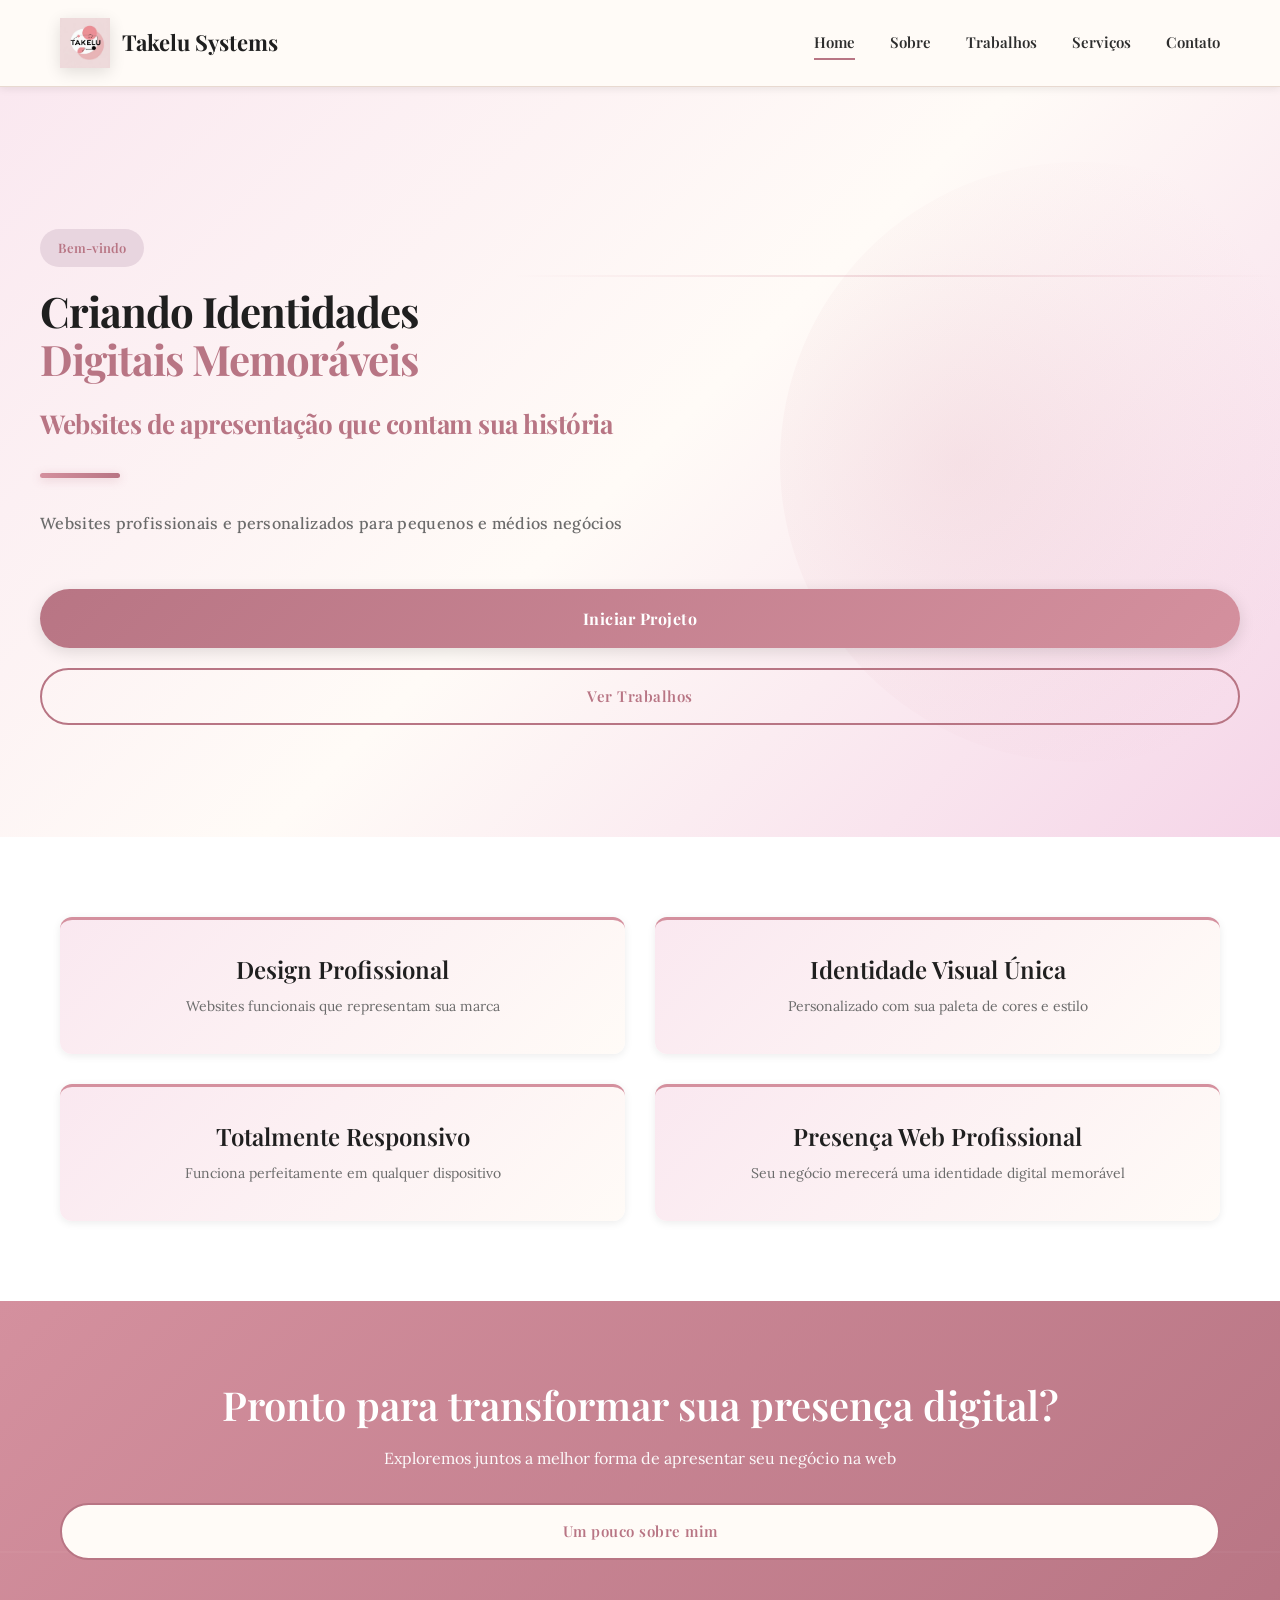
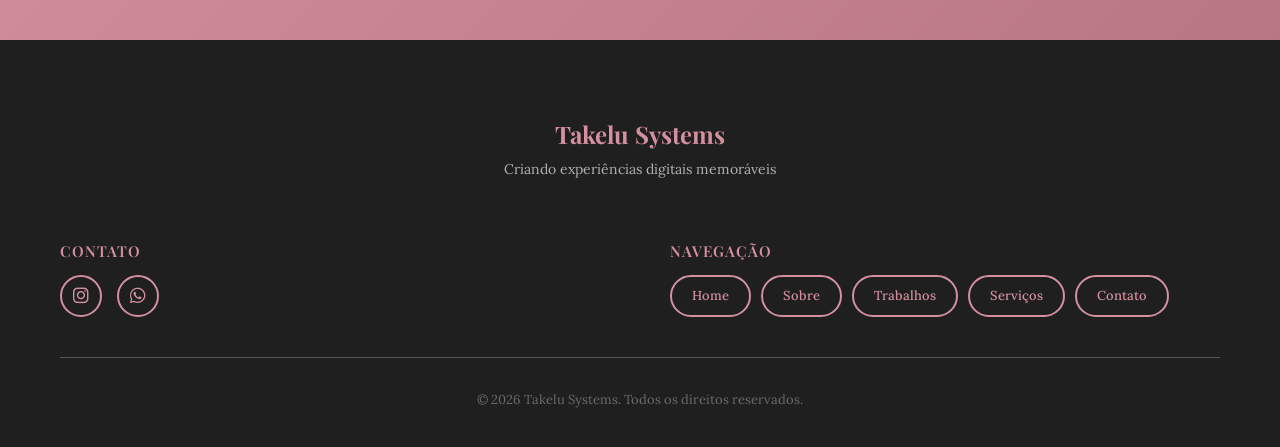
==== index.html @ 23b4e22c "CREATE:site" ====
<!DOCTYPE html>
<html lang="pt-BR">
<head>
    <meta charset="UTF-8">
    <meta name="viewport" content="width=device-width, initial-scale=1.0">
    <title>Takelu Systems - Design de Sites</title>
    <link rel="stylesheet" href="assets/css/style.css">
    <link href="https://cdnjs.cloudflare.com/ajax/libs/font-awesome/6.4.0/css/all.min.css" rel="stylesheet">
    <link href="https://fonts.googleapis.com/css2?family=Playfair+Display:wght@400;600;700&family=Lora:wght@400;500;600&display=swap" rel="stylesheet">
</head>
<body class="home-page">
    <!-- Navegação -->
    <nav class="navbar">
        <div class="container">
            <div class="nav-brand">
                <img src="assets/images/logo.png" alt="Logo Takelu Systems" class="logo-img">
                <span class="brand-text">Takelu Systems</span>
            </div>
            <div class="nav-toggle" id="navToggle">
                <span></span>
                <span></span>
                <span></span>
            </div>
            <ul class="nav-menu" id="navMenu">
                <li><a href="index.html" class="active">Home</a></li>
                <li><a href="sobre.html">Sobre</a></li>
                <li><a href="trabalhos.html">Trabalhos</a></li>
                <li><a href="servicos.html">Serviços</a></li>
                <li><a href="contato.html">Contato</a></li>
            </ul>
        </div>
    </nav>

    <!-- Hero Section -->
    <section class="hero">
        <div class="bg-accent">
            <div class="vine vine-1"></div>
        </div>

        <div class="container hero-content">
            <div class="hero-text">
                <div class="hero-badge">Bem-vindo</div>
                <h1 class="hero-title">Criando Identidades<br><span class="text-rose">Digitais Memoráveis</span></h1>
                <p class="hero-subtitle">Websites de apresentação que contam sua história</p>
                <div class="hero-divider"></div>
                <p class="hero-description">Websites profissionais e personalizados para pequenos e médios negócios</p>
                <div class="hero-buttons">
                    <a href="contato.html" class="btn btn-primary">Iniciar Projeto</a>
                    <a href="trabalhos.html" class="btn btn-secondary">Ver Trabalhos</a>
                </div>
            </div>
        </div>

        <div class="scroll-indicator">
            <i class="fas fa-chevron-down"></i>
        </div>
    </section>

    <!-- Destaques -->
    <section class="highlights">
        <div class="container">
            <div class="highlights-grid">
                <div class="highlight-card">
                    <h3>Design Profissional</h3>
                    <p>Websites funcionais que representam sua marca</p>
                </div>
                <div class="highlight-card">
                    <h3>Identidade Visual Única</h3>
                    <p>Personalizado com sua paleta de cores e estilo</p>
                </div>
                <div class="highlight-card">
                    <h3>Totalmente Responsivo</h3>
                    <p>Funciona perfeitamente em qualquer dispositivo</p>
                </div>
                <div class="highlight-card">
                    <h3>Presença Web Profissional</h3>
                    <p>Seu negócio merecerá uma identidade digital memorável</p>
                </div>
            </div>
        </div>
    </section>

    <!-- CTA Section -->
    <section class="cta-section">
        <div class="bg-cta">
            <div class="vine vine-2"></div>
        </div>
        <div class="container cta-content">
            <h2>Pronto para transformar sua presença digital?</h2>
            <p>Exploremos juntos a melhor forma de apresentar seu negócio na web</p>
            <a href="sobre.html" class="btn btn-light">Um pouco sobre mim</a>
        </div>
    </section>

    <!-- Footer -->
    <footer class="footer">
        <div class="bg-footer">
        </div>
        <div class="container">
            <!-- Marca no Topo -->
            <div class="footer-header">
                <div class="footer-brand">
                    <h3>Takelu Systems</h3>
                    <p>Criando experiências digitais memoráveis</p>
                </div>
            </div>

            <!-- Navegação e Contato -->
            <div class="footer-wrapper">
                <div class="footer-section">
                    <h4>Contato</h4>
                    <div class="footer-content">
                        <div class="social-links">
                            <a href="https://instagram.com/takelusystems" target="_blank"><i class="fab fa-instagram"></i></a>
                            <a href="https://wa.me/5511951760383" target="_blank"><i class="fab fa-whatsapp"></i></a>
                        </div>
                    </div>
                </div>
                <div class="footer-section">
                    <h4>Navegação</h4>
                    <div class="footer-content">
                        <ul class="footer-links-list">
                            <li><a href="index.html">Home</a></li>
                            <li><a href="sobre.html">Sobre</a></li>
                            <li><a href="trabalhos.html">Trabalhos</a></li>
                            <li><a href="servicos.html">Serviços</a></li>
                            <li><a href="contato.html">Contato</a></li>
                        </ul>
                    </div>
                </div>
            </div>

            <div class="footer-bottom">
                <p>&copy; 2026 Takelu Systems. Todos os direitos reservados.</p>
            </div>
        </div>
    </footer>

    <script src="assets/js/script.js"></script>
</body>
</html>
---- assets/css/style.css ----
/* ===== FONTES ===== */
@import url('https://fonts.googleapis.com/css2?family=Playfair+Display:wght@400;600;700&family=Lora:wght@400;500;600&display=swap');

/* ===== PALETA DE CORES - ROSA, PRETO E BRANCO ===== */
:root {
    /* Cores Principais */
    --primary-rose: #D4909E;
    --primary-rose-dark: #B87584;
    --primary-rose-accent: #E0ACBE;
    --primary-black: #1F1F1F;
    --primary-white: #FFFFFF;
    --primary-cream: #FFFBF7;
    
    /* Tons Pastéis */
    --pastel-rose-light: #E8D5DF;
    --pastel-rose-very-light: #F2E5EB;
    --pastel-tan: #E8D9D0;
    --pastel-beige: #F0E8DD;
    
    /* Neutros */
    --text-dark: #2D2D2D;
    --text-gray: #6B6B6B;
    --text-light: #8B8B8B;
    --border-light: #E8D9D0;
    
    /* Sombras */
    --shadow-sm: 0 2px 8px rgba(0, 0, 0, 0.08);
    --shadow-md: 0 4px 16px rgba(0, 0, 0, 0.12);
    --shadow-lg: 0 8px 24px rgba(0, 0, 0, 0.15);
}

/* ===== RESET ===== */
* {
    margin: 0;
    padding: 0;
    box-sizing: border-box;
}

html {
    scroll-behavior: smooth;
}

body {
    font-family: 'Lora', serif;
    line-height: 1.7;
    color: var(--text-dark);
    background-color: var(--primary-cream);
    overflow-x: hidden;
}

.container {
    max-width: 1200px;
    margin: 0 auto;
    padding: 0 20px;
}

/* ===== TIPOGRAFIA ===== */
h1, h2, h3, h4 {
    font-family: 'Playfair Display', serif;
    font-weight: 600;
    color: var(--primary-black);
    line-height: 1.2;
}

h1 { font-size: 52px; }
h2 { font-size: 42px; }
h3 { font-size: 24px; }
h4 { font-size: 18px; }

p {
    color: var(--text-gray);
    line-height: 1.8;
}

/* ===== LINKS E BOTÕES ===== */
a {
    color: var(--primary-rose-dark);
    text-decoration: none;
    transition: color 0.3s ease;
}

a:hover {
    color: var(--primary-rose-dark);
}

.btn {
    display: inline-block;
    padding: 14px 32px;
    border-radius: 50px;
    font-family: 'Playfair Display', serif;
    font-weight: 600;
    font-size: 15px;
    transition: all 0.3s ease;
    border: none;
    cursor: pointer;
    letter-spacing: 0.5px;
}

.btn-primary {
    background: linear-gradient(135deg, var(--primary-rose-dark), var(--primary-rose));
    padding: 16px 40px;
    font-size: 16px;
    font-weight: 700;
    color: white;
    box-shadow: var(--shadow-md);
    letter-spacing: 0.5px;
}

.btn-primary:hover {
    background: linear-gradient(135deg, var(--primary-rose), var(--primary-black));
    transform: translateY(-3px);
    box-shadow: var(--shadow-lg);
}

.btn-secondary {
    background-color: transparent;
    color: var(--primary-rose-dark);
    border: 2px solid var(--primary-rose-dark);
}

.btn-secondary:hover {
    background-color: var(--primary-rose-dark);
    color: white;
    transform: translateY(-3px);
}

.btn-light {
    background-color: var(--primary-cream);
    color: var(--primary-rose-dark);
    border: 2px solid var(--primary-rose-dark);
}

.btn-light:hover {
    background-color: var(--primary-rose-dark);
    color: var(--primary-cream);
}

/* ===== NAVBAR ===== */
.navbar {
    background-color: var(--primary-cream);
    padding: 18px 0;
    position: sticky;
    top: 0;
    z-index: 1000;
    box-shadow: var(--shadow-sm);
    border-bottom: 1px solid var(--border-light);
}

.navbar .container {
    display: flex;
    justify-content: space-between;
    align-items: center;
}

.nav-brand {
    display: flex;
    align-items: center;
    gap: 12px;
    font-family: 'Playfair Display', serif;
    font-size: 22px;
    font-weight: 700;
    color: var(--primary-black);
}

.logo-img {
    width: 50px;
    height: 50px;
    border-radius: 0;
    object-fit: cover;
    border: none;
    box-shadow: var(--shadow-md);
}

.brand-text {
    color: var(--primary-black);
    font-weight: 700;
}

.nav-menu {
    display: flex;
    list-style: none;
    gap: 35px;
}

.nav-menu a {
    font-family: 'Playfair Display', serif;
    font-weight: 600;
    color: var(--text-dark);
    position: relative;
    font-size: 15px;
}

.nav-menu a::after {
    content: '';
    position: absolute;
    bottom: -8px;
    left: 0;
    width: 0;
    height: 2px;
    background: var(--primary-rose-dark);
    transition: width 0.3s ease;
}

.nav-menu a:hover::after,
.nav-menu a.active::after {
    width: 100%;
}

.nav-toggle {
    display: none;
    flex-direction: column;
    gap: 6px;
    cursor: pointer;
}

.nav-toggle span {
    width: 25px;
    height: 3px;
    background-color: var(--primary-black);
    border-radius: 2px;
    transition: all 0.3s ease;
}

/* ===== HERO SECTION ===== */
.hero {
    padding: 80px 0;
    background: linear-gradient(135deg, #FAE8F0 0%, var(--primary-cream) 50%, #F5D5E8 100%);
    position: relative;
    overflow: hidden;
    min-height: 750px;
    display: flex;
    align-items: center;
    justify-content: center;
}

.hero::after {
    content: '';
    position: absolute;
    right: -100px;
    top: 50%;
    transform: translateY(-50%);
    width: 600px;
    height: 600px;
    background: radial-gradient(circle at 30% 50%, rgba(212, 144, 158, 0.15) 0%, rgba(212, 144, 158, 0.05) 40%, transparent 70%);
    border-radius: 50%;
    z-index: 0;
}

.bg-accent {
    position: absolute;
    width: 100%;
    height: 100%;
    top: 0;
    left: 0;
    z-index: 0;
}

.leaf, .flower {
    position: absolute;
    font-size: 80px;
    opacity: 0.4;
    animation: float 6s ease-in-out infinite;
}

.leaf-1 { top: 10%; right: 5%; animation-delay: 0s; }
.leaf-2 { bottom: 15%; left: 10%; font-size: 60px; animation-delay: 1s; }
.leaf-3 { top: 40%; right: 3%; font-size: 50px; animation-delay: 2s; }
.flower-1 { top: 20%; left: 8%; animation-delay: 0.5s; }
.flower-2 { bottom: 10%; right: 15%; font-size: 70px; animation-delay: 1.5s; }

@keyframes float {
    0%, 100% { transform: translateY(0px) rotate(0deg); }
    50% { transform: translateY(-20px) rotate(5deg); }
}

.vine {
    position: absolute;
    width: 100%;
    height: 2px;
    background: linear-gradient(90deg, transparent, var(--primary-rose), transparent);
    opacity: 0.3;
}

.vine-1 { top: 25%; width: 60%; right: 0; }

.hero .container {
    display: grid;
    grid-template-columns: 45% 55%;
    gap: 80px;
    align-items: center;
    position: relative;
    z-index: 1;
    max-width: 1400px;
    margin: 0 auto;
    width: 100%;
    padding: 0 40px;
}

.hero-text {
    animation: slideInLeft 0.8s ease;
}

.hero-badge {
    display: inline-block;
    background: var(--pastel-rose-light);
    color: var(--primary-rose-dark);
    padding: 8px 18px;
    border-radius: 25px;
    font-family: 'Playfair Display', serif;
    font-weight: 600;
    font-size: 13px;
    margin-bottom: 20px;
}

.hero-title {
    font-size: 68px;
    line-height: 1.15;
    margin-bottom: 18px;
    font-weight: 700;
    letter-spacing: -1px;
    color: var(--primary-black);
}

.text-rose {
    color: var(--primary-rose-dark);
}

.hero-subtitle {
    font-family: 'Playfair Display', serif;
    font-size: 26px;
    color: var(--primary-rose-dark);
    font-weight: 700;
    margin-bottom: 25px;
    letter-spacing: -0.5px;
}

.hero-divider {
    width: 80px;
    height: 5px;
    background: linear-gradient(90deg, var(--primary-rose), var(--primary-rose-dark));
    margin: 25px 0 30px 0;
    border-radius: 3px;
    box-shadow: 0 2px 10px rgba(184, 117, 132, 0.3);
}

.hero-description {
    font-size: 16px;
    color: var(--text-gray);
    margin-bottom: 50px;
    line-height: 1.9;
    font-weight: 500;
    letter-spacing: 0.3px;
}

.hero-buttons {
    display: flex;
    gap: 20px;
    flex-wrap: wrap;
}

.hero-visual {
    position: relative;
    text-align: center;
    animation: slideInRight 0.8s ease;
    height: 550px;
    display: flex;
    align-items: center;
    justify-content: center;
    perspective: 1000px;
}

.hero-plant-container {
    position: relative;
    width: 100%;
    height: 100%;
    display: flex;
    align-items: center;
    justify-content: center;
    animation: scaleInGentle 0.8s ease 0.2s both;
}

@keyframes scaleInGentle {
    from {
        opacity: 0;
        transform: scale(0.9) rotateY(10deg);
    }
    to {
        opacity: 1;
        transform: scale(1) rotateY(0deg);
    }
}

.plant-large {
    font-size: 200px;
    position: absolute;
    top: 0;
    right: 20%;
    opacity: 0.9;
    filter: drop-shadow(0 10px 20px rgba(0, 0, 0, 0.1));
}

.plant-medium {
    font-size: 100px;
    position: absolute;
    bottom: 80px;
    left: 10%;
    opacity: 0.7;
}

.plant-small {
    font-size: 70px;
    position: absolute;
    bottom: 20%;
    right: 5%;
    opacity: 0.6;
}

.scroll-indicator {
    position: absolute;
    bottom: 30px;
    left: 50%;
    transform: translateX(-50%);
    font-size: 24px;
    color: var(--primary-rose-dark);
    animation: bounce 2s infinite;
    z-index: 10;
}

@keyframes bounce {
    0%, 100% { transform: translateX(-50%) translateY(0); }
    50% { transform: translateX(-50%) translateY(-15px); }
}

@keyframes slideInLeft {
    from {
        opacity: 0;
        transform: translateX(-50px);
    }
    to {
        opacity: 1;
        transform: translateX(0);
    }
}

@keyframes slideInRight {
    from {
        opacity: 0;
        transform: translateX(50px);
    }
    to {
        opacity: 1;
        transform: translateX(0);
    }
}

/* ===== HIGHLIGHTS SECTION ===== */
.highlights {
    padding: 80px 0;
    background-color: white;
}

.highlights-grid {
    display: grid;
    grid-template-columns: repeat(auto-fit, minmax(250px, 1fr));
    gap: 30px;
}

.highlight-card {
    background: linear-gradient(135deg, #FAE8F0, #FFFBF7);
    padding: 35px;
    border-radius: 12px;
    text-align: center;
    box-shadow: var(--shadow-sm);
    transition: all 0.3s ease;
    border-top: 3px solid var(--primary-rose);
}

.highlight-card:hover {
    transform: translateY(-8px);
    box-shadow: var(--shadow-md);
}

.highlight-icon {
    font-size: 50px;
    margin-bottom: 15px;
}

.highlight-card h3 {
    margin-bottom: 10px;
}

.highlight-card p {
    font-size: 14px;
    color: var(--text-gray);
    margin: 0;
}

/* ===== PAGE HEADER ===== */
.page-header {
    padding: 80px 0;
    background: linear-gradient(135deg, #FAE8F0 0%, var(--primary-cream) 50%, #F5D5E8 100%);
    position: relative;
    overflow: hidden;
    text-align: center;
}

.header-bg {
    position: absolute;
    width: 100%;
    height: 100%;
    top: 0;
    left: 0;
    z-index: 0;
}

.flower-header-1 { top: 10%; right: 5%; font-size: 100px; opacity: 0.3; }
.flower-header-2 { bottom: 10%; left: 5%; font-size: 90px; opacity: 0.3; }
.leaf-header-1 { top: 50%; right: 10%; font-size: 80px; opacity: 0.2; }
.vine-page { position: absolute; top: 30%; width: 80%; left: 10%; }

.page-header h1 {
    position: relative;
    z-index: 1;
    font-size: 52px;
    margin-bottom: 15px;
}

.page-header p {
    position: relative;
    z-index: 1;
    font-size: 18px;
    color: var(--primary-rose-dark);
}

/* ===== ABOUT SECTION ===== */
.about-section {
    padding: 80px 0;
    background-color: white;
}

.about-grid {
    display: grid;
    grid-template-columns: 1fr 1fr;
    gap: 60px;
    align-items: start;
}

.about-content h2 {
    font-size: 42px;
    margin-bottom: 10px;
}

.slogan {
    font-family: 'Playfair Display', serif;
    font-size: 20px;
    color: var(--primary-rose-dark);
    font-style: italic;
    font-weight: 600;
    margin-bottom: 25px;
}

.divider {
    width: 60px;
    height: 3px;
    background: linear-gradient(90deg, var(--primary-rose), var(--primary-rose-dark));
    margin: 25px 0;
    border-radius: 2px;
}

.about-content h3 {
    font-size: 24px;
    margin-top: 40px;
    margin-bottom: 20px;
}

.about-content p {
    margin-bottom: 18px;
}

.about-visual {
    display: grid;
    grid-template-columns: 1fr;
    gap: 20px;
}

.about-card {
    background: linear-gradient(135deg, var(--pastel-rose-light), var(--pastel-beige));
    padding: 30px;
    border-radius: 12px;
    border-left: 5px solid var(--primary-rose);
    transition: all 0.3s ease;
}

.about-card:hover {
    transform: translateX(15px);
    box-shadow: var(--shadow-md);
}

.card-icon {
    font-size: 45px;
    margin-bottom: 15px;
}

.about-card h4 {
    margin-bottom: 10px;
}

.about-card p {
    font-size: 14px;
    margin: 0;
}

/* ===== VALUES SECTION ===== */
.values-section {
    padding: 80px 0;
    background: linear-gradient(135deg, var(--pastel-rose-light), var(--primary-cream));
    position: relative;
    overflow: hidden;
}

.bg-values {
    position: absolute;
    width: 100%;
    height: 100%;
}

.flower-values-1 { position: absolute; top: 10%; right: 10%; font-size: 120px; opacity: 0.2; }
.flower-values-2 { position: absolute; bottom: 15%; left: 5%; font-size: 100px; opacity: 0.2; }

.values-section h2 {
    text-align: center;
    margin-bottom: 60px;
    position: relative;
    z-index: 1;
}

.values-grid {
    display: grid;
    grid-template-columns: repeat(auto-fit, minmax(300px, 1fr));
    gap: 30px;
    position: relative;
    z-index: 1;
}

.value-card {
    background-color: white;
    padding: 40px;
    border-radius: 12px;
    box-shadow: var(--shadow-sm);
    text-align: center;
    transition: all 0.3s ease;
    border-bottom: 4px solid var(--primary-rose);
}

.value-card:hover {
    transform: translateY(-10px);
    box-shadow: var(--shadow-md);
}

.value-number {
    font-family: 'Playfair Display', serif;
    font-size: 48px;
    color: var(--primary-rose-dark);
    font-weight: 700;
    margin-bottom: 15px;
}

.value-card h3 {
    margin-bottom: 15px;
}

.value-card p {
    font-size: 14px;
    color: var(--text-gray);
    margin: 0;
}

/* ===== TRABALHOS SECTION ===== */
.trabalhos-section {
    padding: 80px 0;
    background-color: var(--primary-cream);
}

.filtro-trabalhos {
    display: flex;
    justify-content: center;
    gap: 12px;
    margin-bottom: 50px;
    flex-wrap: wrap;
}

.filtro-btn {
    padding: 12px 28px;
    border: 2px solid var(--primary-rose);
    background-color: transparent;
    color: var(--primary-rose-dark);
    border-radius: 25px;
    cursor: pointer;
    font-family: 'Playfair Display', serif;
    font-weight: 600;
    transition: all 0.3s ease;
}

.filtro-btn:hover,
.filtro-btn.active {
    background: linear-gradient(135deg, var(--primary-rose), var(--primary-rose-dark));
    color: white;
    border-color: var(--primary-rose-dark);
}

.trabalhos-grid {
    display: grid;
    grid-template-columns: repeat(auto-fill, minmax(320px, 1fr));
    gap: 30px;
}

.trabalho-card {
    background-color: white;
    border-radius: 12px;
    overflow: hidden;
    box-shadow: var(--shadow-sm);
    transition: all 0.3s ease;
    border-top: 4px solid var(--primary-rose);
}

.trabalho-card:hover {
    transform: translateY(-12px);
    box-shadow: var(--shadow-lg);
}

.trabalho-image {
    position: relative;
    overflow: hidden;
    height: 250px;
}

.trabalho-image img {
    width: 100%;
    height: 100%;
    object-fit: cover;
    transition: transform 0.3s ease;
}

.trabalho-card:hover .trabalho-image img {
    transform: scale(1.08);
}

.trabalho-overlay {
    position: absolute;
    top: 0;
    left: 0;
    right: 0;
    bottom: 0;
    background: rgba(232, 168, 200, 0.95);
    display: flex;
    align-items: center;
    justify-content: center;
    opacity: 0;
    transition: opacity 0.3s ease;
}

.trabalho-card:hover .trabalho-overlay {
    opacity: 1;
}

.btn-view {
    background-color: var(--primary-cream);
    color: var(--primary-rose-dark);
    padding: 12px 28px;
    border-radius: 25px;
    font-family: 'Playfair Display', serif;
    font-weight: 600;
    display: inline-block;
    transition: all 0.3s ease;
}

.btn-view:hover {
    background-color: white;
    color: var(--primary-rose-dark);
}

.trabalho-info {
    padding: 28px;
}

.trabalho-info h3 {
    font-size: 20px;
    margin-bottom: 12px;
}

.trabalho-info p {
    font-size: 14px;
    line-height: 1.6;
    margin-bottom: 18px;
    color: var(--text-gray);
}

.trabalho-tags {
    display: flex;
    gap: 10px;
    flex-wrap: wrap;
}

.tag {
    display: inline-block;
    background-color: var(--pastel-rose-light);
    color: var(--primary-rose-dark);
    padding: 6px 14px;
    border-radius: 15px;
    font-size: 12px;
    font-weight: 600;
}

.trabalho-card.hidden {
    display: none;
}

/* ===== SERVIÇOS SECTION ===== */
.servicos-section {
    padding: 80px 0;
    background-color: white;
}

.servicos-section .container {
    display: grid;
    grid-template-columns: repeat(auto-fit, minmax(320px, 1fr));
    gap: 40px;
}

.servico-card {
    background: linear-gradient(135deg, var(--pastel-rose-light), var(--pastel-beige));
    padding: 40px;
    border-radius: 12px;
    box-shadow: var(--shadow-sm);
    transition: all 0.3s ease;
    border-top: 5px solid var(--primary-rose);
}

.servico-card:hover {
    transform: translateY(-8px);
    box-shadow: var(--shadow-md);
}

.servico-header {
    display: flex;
    align-items: center;
    gap: 18px;
    margin-bottom: 25px;
}

.servico-header i {
    font-size: 40px;
    color: var(--primary-rose-dark);
}

.servico-header h2 {
    margin: 0;
    font-size: 24px;
}

.servico-body p {
    margin-bottom: 20px;
    font-size: 14px;
}

.paletas-principal {
    background: linear-gradient(135deg, rgba(232, 155, 183, 0.08), rgba(31, 31, 31, 0.04));
    border: 2px solid var(--pastel-rose-light);
    margin-bottom: 40px;
}

.paletas {
    display: grid;
    grid-template-columns: repeat(4, 1fr);
    gap: 30px;
}

.paleta {
    display: flex;
    flex-direction: column;
    gap: 8px;
}

.paleta-card {
    background: white;
    padding: 25px;
    border-radius: 12px;
    box-shadow: var(--shadow-md);
    text-align: center;
    transition: transform 0.3s ease, box-shadow 0.3s ease;
}

.paleta-card:hover {
    transform: translateY(-8px);
    box-shadow: 0 12px 24px rgba(232, 168, 200, 0.2);
}

.paleta-preview {
    display: grid;
    grid-template-columns: repeat(2, 1fr);
    gap: 8px;
    margin-bottom: 15px;
}

.paleta-preview .cor {
    height: 50px;
    border-radius: 8px;
    box-shadow: var(--shadow-sm);
    border: 1px solid var(--border-light);
}

.paleta-card h3 {
    font-size: 18px;
    color: var(--primary-rose);
    margin: 15px 0 10px 0;
    font-family: 'Playfair Display', serif;
}

.paleta-desc {
    font-size: 13px;
    color: var(--text-gray);
    line-height: 1.6;
    margin: 0;
}

.cor {
    height: 45px;
    border-radius: 8px;
    box-shadow: var(--shadow-sm);
    border: 1px solid var(--border-light);
}

.rose-primary { background-color: var(--primary-rose); }
.rose-dark { background-color: var(--primary-black); }
.rose-accent { background-color: var(--primary-rose-accent); }
.rose-light { background-color: var(--primary-cream); }

.forest-dark { background-color: var(--primary-black); }
.forest-green { background-color: var(--primary-rose); }
.forest-light { background-color: #FAE8F0; }
.forest-beige { background-color: #E8D9CC; }

.earthy-brown { background-color: #C8A894; }
.earthy-green { background-color: var(--primary-rose-accent); }
.earthy-tan { background-color: #D8C4B0; }
.earthy-cream { background-color: #EBE0D0; }

.luxury-dark { background-color: var(--primary-black); }
.luxury-gold { background-color: var(--primary-rose); }
.luxury-light { background-color: #E8D8C8; }
.luxury-cream { background-color: #F5EDE0; }

.paleta p {
    font-size: 12px;
    font-weight: 600;
    color: var(--text-gray);
    text-align: center;
    margin: 0;
}

.estilos-list,
.funcionalidades-list,
.diferenciais-list {
    list-style: none;
}

.estilos-list li,
.funcionalidades-list li,
.diferenciais-list li {
    padding: 12px 0;
    color: var(--text-gray);
    display: flex;
    align-items: center;
    gap: 12px;
    font-size: 14px;
    border-bottom: 1px solid rgba(232, 168, 200, 0.2);
}

.estilos-list li:last-child,
.funcionalidades-list li:last-child,
.diferenciais-list li:last-child {
    border-bottom: none;
}

.estilos-list li i,
.funcionalidades-list li i,
.diferenciais-list li i {
    color: var(--primary-rose-dark);
    font-weight: bold;
}

/* ===== CONFIGURADOR ===== */
.configurador-section {
    padding: 80px 0;
    background: linear-gradient(135deg, #FAE8F0, var(--primary-cream));
    position: relative;
    overflow: hidden;
}

.bg-config {
    position: absolute;
    width: 100%;
    height: 100%;
}

.flower-config-1 { position: absolute; top: 10%; right: 5%; font-size: 100px; opacity: 0.2; }
.flower-config-2 { position: absolute; bottom: 20%; left: 10%; font-size: 90px; opacity: 0.2; }

.configurador {
    background-color: white;
    padding: 50px;
    border-radius: 16px;
    box-shadow: var(--shadow-md);
    position: relative;
    z-index: 1;
}

.configurador h2 {
    text-align: center;
    margin-bottom: 15px;
}

.configurador > p {
    text-align: center;
    color: var(--text-gray);
    margin-bottom: 35px;
    font-size: 15px;
}

.config-options {
    display: grid;
    grid-template-columns: repeat(auto-fit, minmax(200px, 1fr));
    gap: 25px;
    margin-bottom: 35px;
}

.config-group {
    display: flex;
    flex-direction: column;
    gap: 10px;
}

.config-group label {
    font-family: 'Playfair Display', serif;
    font-weight: 600;
    color: var(--primary-black);
    font-size: 14px;
}

.config-group select {
    padding: 12px 15px;
    border: 2px solid var(--primary-rose);
    border-radius: 8px;
    background-color: white;
    color: var(--text-dark);
    font-size: 14px;
    font-family: 'Lora', serif;
    cursor: pointer;
    transition: all 0.3s ease;
}

.config-group select:hover {
    border-color: var(--primary-rose-dark);
}

.config-group select:focus {
    outline: none;
    border-color: var(--primary-rose-dark);
    box-shadow: 0 0 0 3px rgba(217, 123, 169, 0.15);
}

.preview-box {
    background-color: white;
    border-radius: 12px;
    overflow: hidden;
    box-shadow: var(--shadow-md);
    border: 1px solid var(--border-light);
}

.preview-header {
    padding: 20px;
    background: linear-gradient(135deg, var(--primary-rose), var(--primary-rose-dark));
    color: white;
    font-weight: 600;
    font-family: 'Playfair Display', serif;
}

.preview-content {
    padding: 50px 30px;
    text-align: center;
    min-height: 250px;
    display: flex;
    align-items: center;
    justify-content: center;
    transition: all 0.3s ease;
}

/* ===== CONTATO SECTION ===== */
.contato-section {
    padding: 80px 0;
    background-color: white;
}

.contato-grid {
    display: grid;
    grid-template-columns: 1.1fr 0.9fr;
    gap: 50px;
    align-items: start;
}

.contato-info h2 {
    margin-bottom: 10px;
}

.contato-info .subtitle {
    font-size: 16px;
    color: var(--text-gray);
    margin-bottom: 40px;
}

.info-card {
    background: linear-gradient(135deg, var(--pastel-rose-light), var(--pastel-beige));
    padding: 30px;
    border-radius: 12px;
    margin-bottom: 25px;
    border-left: 5px solid var(--primary-rose);
    transition: all 0.3s ease;
}

.info-card:hover {
    transform: translateX(10px);
    box-shadow: var(--shadow-md);
}

.info-card i {
    font-size: 40px;
    color: var(--primary-rose-dark);
    margin-bottom: 15px;
}

.info-card h3 {
    margin-bottom: 10px;
    font-size: 18px;
}

.info-card p {
    margin-bottom: 10px;
}

.info-card a {
    font-weight: 600;
    color: var(--primary-rose-dark);
}

.info-note {
    display: block;
    font-size: 12px;
    color: var(--text-light);
    margin-top: 10px;
}

.contact-hours {
    background: linear-gradient(135deg, #FAE8F0, var(--pastel-beige));
    padding: 30px;
    border-radius: 12px;
    border-top: 5px solid var(--primary-rose);
}

.contact-hours h4 {
    margin-bottom: 15px;
}

.contact-hours p {
    margin-bottom: 8px;
    font-size: 14px;
}

.contato-form {
    background: linear-gradient(135deg, var(--pastel-rose-light), var(--pastel-beige));
    padding: 35px;
    border-radius: 12px;
    height: fit-content;
    position: sticky;
    top: 20px;
}

.contato-form h2 {
    margin-bottom: 25px;
    font-size: 24px;
}

.form-group {
    margin-bottom: 18px;
}

.form-group label {
    display: block;
    margin-bottom: 8px;
    font-family: 'Playfair Display', serif;
    font-weight: 600;
    color: var(--primary-black);
    font-size: 14px;
}

.contato-form input,
.contato-form select,
.contato-form textarea {
    width: 100%;
    padding: 10px 12px;
    border: 2px solid var(--border-light);
    border-radius: 8px;
    font-family: 'Lora', serif;
    font-size: 13px;
    color: var(--text-dark);
    background-color: white;
    transition: all 0.3s ease;
}

.contato-form input:focus,
.contato-form select:focus,
.contato-form textarea:focus {
    outline: none;
    border-color: var(--primary-rose-dark);
    box-shadow: 0 0 0 3px rgba(232, 168, 200, 0.15);
}

.contato-form textarea {
    resize: vertical;
    min-height: 100px;
}

.form-group.checkbox {
    display: flex;
    align-items: center;
    gap: 12px;
    margin-bottom: 20px;
}

.form-group.checkbox input {
    width: auto;
    margin: 0;
}

.form-group.checkbox label {
    margin: 0;
    font-size: 13px;
}

.contato-form button {
    width: 100%;
}

.form-note {
    font-size: 12px;
    color: var(--text-light);
    text-align: center;
    margin-top: 15px;
}

/* ===== WHY SECTION ===== */
.why-section {
    padding: 80px 0;
    background: linear-gradient(135deg, var(--pastel-rose-light), var(--primary-cream));
    position: relative;
    overflow: hidden;
}

.bg-why {
    position: absolute;
    width: 100%;
    height: 100%;
}

.flower-why-1 { position: absolute; top: 15%; right: 5%; font-size: 110px; opacity: 0.15; }
.flower-why-2 { position: absolute; bottom: 10%; left: 10%; font-size: 100px; opacity: 0.15; }

.why-section h2 {
    text-align: center;
    margin-bottom: 60px;
    position: relative;
    z-index: 1;
}

.why-grid {
    display: grid;
    grid-template-columns: repeat(auto-fit, minmax(300px, 1fr));
    gap: 30px;
    position: relative;
    z-index: 1;
}

.why-card {
    background-color: white;
    padding: 35px;
    border-radius: 12px;
    text-align: center;
    box-shadow: var(--shadow-sm);
    transition: all 0.3s ease;
    border-bottom: 4px solid var(--primary-rose);
}

.why-card:hover {
    transform: translateY(-10px);
    box-shadow: var(--shadow-md);
}

.why-icon {
    font-size: 50px;
    margin-bottom: 20px;
}

.why-card h3 {
    margin-bottom: 15px;
}

.why-card p {
    font-size: 14px;
    color: var(--text-gray);
    margin: 0;
}

/* ===== CTA SECTION ===== */
.cta-section {
    padding: 80px 0;
    background: linear-gradient(135deg, var(--primary-rose), var(--primary-rose-dark));
    position: relative;
    overflow: hidden;
    text-align: center;
}

.bg-cta {
    position: absolute;
    width: 100%;
    height: 100%;
}

.flower-3 { position: absolute; top: 10%; right: 10%; font-size: 100px; opacity: 0.2; }
.flower-4 { position: absolute; bottom: 15%; left: 10%; font-size: 90px; opacity: 0.2; }
.vine-2 { position: absolute; top: 50%; width: 100%; height: 2px; background: rgba(255, 255, 255, 0.1); }

.cta-content {
    position: relative;
    z-index: 1;
}

.cta-section h2 {
    color: white;
    margin-bottom: 15px;
    font-size: 40px;
}

.cta-section p {
    color: rgba(255, 255, 255, 0.95);
    margin-bottom: 30px;
    font-size: 16px;
}

/* ===== FOOTER ===== */
.footer {
    background-color: var(--primary-black);
    color: white;
    padding: 60px 0 20px;
    position: relative;
    overflow: hidden;
}

.bg-footer {
    position: absolute;
    width: 100%;
    height: 100%;
    top: 0;
    left: 0;
}

.leaf-footer-1 { position: absolute; top: 10%; right: 5%; font-size: 80px; opacity: 0.08; }
.leaf-footer-2 { position: absolute; bottom: 10%; left: 10%; font-size: 70px; opacity: 0.08; }

.footer {
    background-color: var(--primary-black);
    color: white;
    padding: 80px 0 30px;
    position: relative;
    overflow: hidden;
}

.footer-header {
    text-align: center;
    margin-bottom: 60px;
    position: relative;
    z-index: 1;
}

.footer-header .footer-brand {
    display: inline-block;
}

.footer-brand h3 {
    font-size: 24px;
    margin-bottom: 8px;
    color: var(--primary-rose);
    font-weight: 700;
}

.footer-brand p {
    color: #b0b0b0;
    font-size: 14px;
    margin: 0;
}

.footer-wrapper {
    display: grid;
    grid-template-columns: 1fr 1fr;
    gap: 60px;
    margin-bottom: 40px;
    position: relative;
    z-index: 1;
}

.footer-section {
    display: flex;
    flex-direction: column;
    gap: 15px;
}

.footer-section h4 {
    font-size: 15px;
    margin: 0;
    color: var(--primary-rose);
    font-family: 'Playfair Display', serif;
    font-weight: 600;
    text-transform: uppercase;
    letter-spacing: 1px;
}

.footer-links h4,
.footer-social h4 {
    font-size: 15px;
    margin-bottom: 18px;
    color: var(--primary-rose);
    font-family: 'Playfair Display', serif;
    font-weight: 600;
    text-transform: uppercase;
    letter-spacing: 1px;
}

.footer-content {
    display: flex;
    flex-wrap: wrap;
    gap: 10px;
}

.footer-links-list {
    list-style: none;
    margin: 0;
    padding: 0;
    display: flex;
    flex-wrap: wrap;
    gap: 10px;
}

.footer-links-list li {
    margin-bottom: 0;
}

.footer-links-list a {
    display: inline-block;
    border: 2px solid var(--primary-rose);
    border-radius: 25px;
    color: var(--primary-rose);
    padding: 8px 20px;
    font-size: 13px;
    text-decoration: none;
    transition: all 0.3s ease;
    font-weight: 500;
}

.footer-links-list a:hover {
    background: var(--primary-rose);
    border-color: var(--primary-rose);
    transform: translateX(10px);
    box-shadow: 0 5px 15px rgba(212, 144, 158, 0.3);
    color: white;
}

.social-links {
    display: flex;
    gap: 15px;
}

.social-links a {
    width: 42px;
    height: 42px;
    border: 2px solid var(--primary-rose);
    border-radius: 50%;
    display: flex;
    align-items: center;
    justify-content: center;
    color: var(--primary-rose);
    transition: all 0.3s ease;
    font-size: 18px;
}

.social-links a:hover {
    background-color: var(--primary-rose);
    color: white;
    transform: translateX(10px);
    box-shadow: 0 5px 15px rgba(212, 144, 158, 0.3);
}

.footer-bottom {
    text-align: center;
    padding-top: 25px;
    border-top: 1px solid #555;
    color: #b0b0b0;
    position: relative;
    z-index: 1;
}

.footer-bottom p {
    margin: 5px 0;
    font-size: 13px;
}

.github-note {
    color: var(--primary-rose);
    font-weight: 600;
    margin-top: 10px !important;
}

/* ===== TRABALHOS - NOVOS ESTILOS ===== */
.work-type-card {
    background: linear-gradient(135deg, var(--pastel-rose-light), var(--primary-cream));
    padding: 40px;
    border-radius: 12px;
    margin-bottom: 30px;
    border-left: 5px solid var(--primary-rose);
    transition: all 0.3s ease;
}

.work-type-card:hover {
    transform: translateX(10px);
    box-shadow: var(--shadow-md);
}

.work-type-card h3 {
    margin-bottom: 15px;
    color: var(--primary-black);
}

.work-type-card p {
    line-height: 1.8;
    color: var(--text-gray);
    margin: 0;
}

.business-sectors {
    display: grid;
    grid-template-columns: repeat(auto-fit, minmax(250px, 1fr));
    gap: 20px;
    margin-bottom: 40px;
}

.sector-item {
    background-color: white;
    padding: 25px;
    border-radius: 12px;
    border-left: 4px solid var(--primary-rose);
    box-shadow: var(--shadow-sm);
    transition: all 0.3s ease;
}

.sector-item:hover {
    transform: translateY(-5px);
    box-shadow: var(--shadow-md);
}

.sector-item strong {
    display: block;
    color: var(--primary-rose-dark);
    font-size: 16px;
    margin-bottom: 10px;
    font-family: 'Playfair Display', serif;
}

.sector-item p {
    font-size: 14px;
    color: var(--text-gray);
    margin: 0;
    line-height: 1.6;
}

.process-container {
    display: grid;
    grid-template-columns: repeat(auto-fit, minmax(250px, 1fr));
    gap: 30px;
    margin-bottom: 40px;
}

.process-step {
    background-color: white;
    padding: 40px 30px;
    border-radius: 12px;
    text-align: center;
    box-shadow: var(--shadow-sm);
    transition: all 0.3s ease;
    border-top: 5px solid var(--primary-rose);
}

.process-step:hover {
    transform: translateY(-8px);
    box-shadow: var(--shadow-md);
}

.step-number {
    font-family: 'Playfair Display', serif;
    font-size: 48px;
    color: var(--primary-rose-dark);
    font-weight: 700;
    margin-bottom: 15px;
    display: block;
}

.process-step h4 {
    margin-bottom: 15px;
    color: var(--primary-black);
}

.process-step p {
    font-size: 14px;
    color: var(--text-gray);
    margin: 0;
    line-height: 1.6;
}

/* ===== VISUALIZADOR DE PALETAS ===== */
.palette-selector {
    display: flex;
    justify-content: center;
    gap: 12px;
    margin-bottom: 50px;
    flex-wrap: wrap;
    max-width: 100%;
}

.palette-btn {
    padding: 10px 18px;
    border: 2px solid var(--primary-rose);
    background-color: transparent;
    color: var(--primary-rose-dark);
    border-radius: 25px;
    cursor: pointer;
    font-family: 'Playfair Display', serif;
    font-weight: 600;
    transition: all 0.3s ease;
    font-size: 13px;
    white-space: nowrap;
}

.palette-btn:hover {
    background: var(--primary-rose);
    color: white;
    transform: translateY(-2px);
    box-shadow: var(--shadow-sm);
}

.palette-btn.active {
    background: linear-gradient(135deg, var(--primary-rose), var(--primary-rose-dark));
    color: white;
    border-color: var(--primary-rose-dark);
    box-shadow: var(--shadow-md);
}

.color-visualizer {
    background-color: white;
    border-radius: 16px;
    padding: 40px 30px;
    box-shadow: var(--shadow-md);
    margin-bottom: 40px;
}

.palette-display {
    display: grid;
    grid-template-columns: repeat(4, 1fr);
    gap: 12px;
    height: 280px;
    border-radius: 12px;
    overflow: hidden;
    margin-bottom: 45px;
    box-shadow: 0 8px 32px rgba(0, 0, 0, 0.12);
}

.palette-color-bar {
    cursor: pointer;
    transition: all 0.3s ease;
    position: relative;
    display: flex;
    align-items: center;
    justify-content: center;
}

.palette-color-bar:hover {
    filter: brightness(1.1);
    box-shadow: inset 0 0 20px rgba(0, 0, 0, 0.2);
}

.palette-color-bar::after {
    content: '';
    position: absolute;
    width: 100%;
    height: 100%;
    display: flex;
    align-items: center;
    justify-content: center;
    font-weight: 600;
    color: white;
    text-shadow: 0 2px 4px rgba(0, 0, 0, 0.3);
    font-size: 12px;
    opacity: 0;
    transition: opacity 0.3s ease;
}

.palette-color-bar:hover::after {
    opacity: 1;
}

.palette-colors-grid {
    display: grid;
    grid-template-columns: repeat(auto-fit, minmax(180px, 1fr));
    gap: 18px;
    margin-bottom: 45px;
}

.color-card {
    background-color: white;
    border-radius: 12px;
    overflow: hidden;
    transition: all 0.3s ease;
    border: 1px solid #e8e8e8;
    box-shadow: 0 4px 12px rgba(0, 0, 0, 0.08);
}

.color-card:hover {
    transform: translateY(-10px);
    box-shadow: 0 16px 32px rgba(0, 0, 0, 0.15);
}

.color-box {
    width: 100%;
    height: 130px;
    cursor: pointer;
    position: relative;
    transition: all 0.3s ease;
    border-bottom: 2px solid #f0f0f0;
}

.color-box:hover {
    filter: brightness(1.08);
}

.color-info {
    padding: 18px 16px;
    text-align: center;
}

.color-info h4 {
    margin: 0 0 10px 0;
    font-size: 12px;
    color: var(--text-dark);
    text-transform: uppercase;
    letter-spacing: 0.8px;
    font-family: 'Playfair Display', serif;
}

.color-info code {
    display: block;
    background-color: #f8f8f8;
    padding: 8px 10px;
    border-radius: 5px;
    font-family: 'Courier New', monospace;
    font-size: 12px;
    color: var(--primary-rose-dark);
    font-weight: 700;
    margin-bottom: 10px;
    user-select: all;
    border: 1px solid #f0f0f0;
}

.copy-btn {
    display: inline-block;
    padding: 5px 10px;
    background: var(--primary-rose);
    color: white;
    border-radius: 4px;
    font-size: 11px;
    cursor: pointer;
    transition: all 0.3s ease;
    font-weight: 600;
    border: none;
}

.copy-btn:hover {
    background: var(--primary-rose-dark);
    transform: scale(1.05);
}

.palette-description {
    background: linear-gradient(135deg, var(--pastel-rose-light), var(--primary-cream));
    padding: 35px 30px;
    border-radius: 12px;
    border-left: 5px solid var(--primary-rose);
    text-align: center;
    max-width: 700px;
    margin: 0 auto;
}

.palette-description h3 {
    color: var(--primary-rose-dark);
    margin-bottom: 12px;
    font-size: 24px;
}

.palette-description p {
    margin: 0;
    line-height: 1.7;
    font-size: 14px;
    color: var(--text-gray);
}

/* ===== RESPONSIVE VISUALIZADOR ===== */
@media (max-width: 768px) {
    .palette-selector {
        gap: 8px;
    }

    .palette-btn {
        padding: 8px 14px;
        font-size: 12px;
    }

    .color-visualizer {
        padding: 25px 15px;
    }

    .palette-display {
        height: 200px;
        margin-bottom: 30px;
    }

    .palette-colors-grid {
        grid-template-columns: repeat(auto-fit, minmax(150px, 1fr));
        gap: 12px;
        margin-bottom: 30px;
    }

    .color-box {
        height: 100px;
    }

    .color-info {
        padding: 12px 10px;
    }

    .palette-description {
        padding: 20px;
    }

    .palette-description h3 {
        font-size: 18px;
        margin-bottom: 8px;
    }

    .palette-description p {
        font-size: 13px;
    }
}

@media (max-width: 480px) {
    .palette-selector {
        gap: 6px;
    }

    .palette-btn {
        padding: 6px 12px;
        font-size: 11px;
    }

    .palette-display {
        height: 160px;
        gap: 8px;
    }

    .palette-colors-grid {
        grid-template-columns: repeat(auto-fit, minmax(120px, 1fr));
        gap: 10px;
    }

    .color-box {
        height: 80px;
    }

    .color-info {
        padding: 10px 8px;
    }

    .color-info h4 {
        font-size: 10px;
    }

    .color-info code {
        font-size: 10px;
        padding: 6px 8px;
        margin-bottom: 8px;
    }

    .copy-btn {
        padding: 4px 8px;
        font-size: 9px;
    }

    .footer {
        padding: 60px 0 20px;
    }

    .footer-header {
        margin-bottom: 40px;
    }

    .footer-content {
        grid-template-columns: 1fr;
        gap: 30px;
        padding: 30px;
        max-width: none;
    }

    .footer-links h4,
    .footer-social h4 {
        font-size: 14px;
    }

    .footer-links ul {
        flex-direction: column;
        align-items: flex-start;
        gap: 8px;
    }

    .footer-links a {
        font-size: 12px;
        padding: 7px 16px;
    }

    .social-links {
        gap: 12px;
    }

    .social-links a {
        width: 38px;
        height: 38px;
        font-size: 16px;
    }
}

    .hero .container {
        grid-template-columns: 1fr;
        gap: 40px;
        padding-top: 30px;
    }

    .hero-title {
        font-size: 42px;
    }

    .hero-buttons {
        flex-direction: column;
    }

    .btn {
        width: 100%;
        text-align: center;
    }

    h1 { font-size: 42px; }
    h2 { font-size: 32px; }

    .about-grid,
    .contato-grid {
        grid-template-columns: 1fr;
        gap: 40px;
    }

    .contato-form {
        position: static;
        top: auto;
    }

    .paletas {
        grid-template-columns: repeat(2, 1fr);
    }

    .page-header {
        padding: 60px 0;
    }

    .page-header h1 {
        font-size: 40px;
    }

    .work-grid,
    .servicos-section .container {
        grid-template-columns: 1fr;
    }

    .highlights-grid {
        grid-template-columns: 1fr 1fr;
    }

    .leaf, .flower {
        font-size: 50px;
    }

    .scroll-indicator {
        display: none;
    }
}

@media (max-width: 480px) {
    .container {
        padding: 0 15px;
    }

    h1 { font-size: 32px; }
    h2 { font-size: 26px; }
    h3 { font-size: 20px; }

    .navbar {
        padding: 15px 0;
    }

    .nav-brand {
        font-size: 18px;
        gap: 8px;
    }

    .logo-img {
        width: 40px;
        height: 40px;
    }

    .hero {
        padding: 60px 0 50px;
        min-height: 550px;
    }

    .hero .container {
        grid-template-columns: 1fr;
        gap: 50px;
        padding: 0 20px;
    }

    .hero::after {
        right: -250px;
        width: 400px;
        height: 400px;
        opacity: 0.3;
    }

    .hero-title {
        font-size: 44px;
        line-height: 1.15;
    }

    .hero-subtitle {
        font-size: 20px;
    }

    .hero-buttons {
        flex-direction: column;
        gap: 12px;
        width: 100%;
    }

    .hero-buttons .btn {
        width: 100%;
        text-align: center;
    }

    .hero-visual {
        height: 350px;
    }

    .plant-large { font-size: 120px; }
    .plant-medium { font-size: 70px; }
    .plant-small { font-size: 50px; }

    .paletas {
        grid-template-columns: 1fr;
    }

    .paleta-card {
        padding: 15px;
    }

    .highlights-grid {
        grid-template-columns: 1fr;
    }

    .about-section,
    .trabalhos-section,
    .servicos-section,
    .contato-section,
    .values-section,
    .why-section,
    .cta-section {
        padding: 50px 0;
    }

    .hero-visual {
        display: none;
    }

    .servico-card,
    .info-card {
        padding: 25px;
    }

    .paletas {
        grid-template-columns: 1fr;
    }

    .config-options {
        grid-template-columns: 1fr;
    }

    .contato-form {
        padding: 25px;
    }

    .filtro-trabalhos {
        flex-direction: column;
        align-items: center;
    }

    .filtro-btn {
        width: 100%;
    }

    .leaf, .flower {
        font-size: 40px;
    }
}
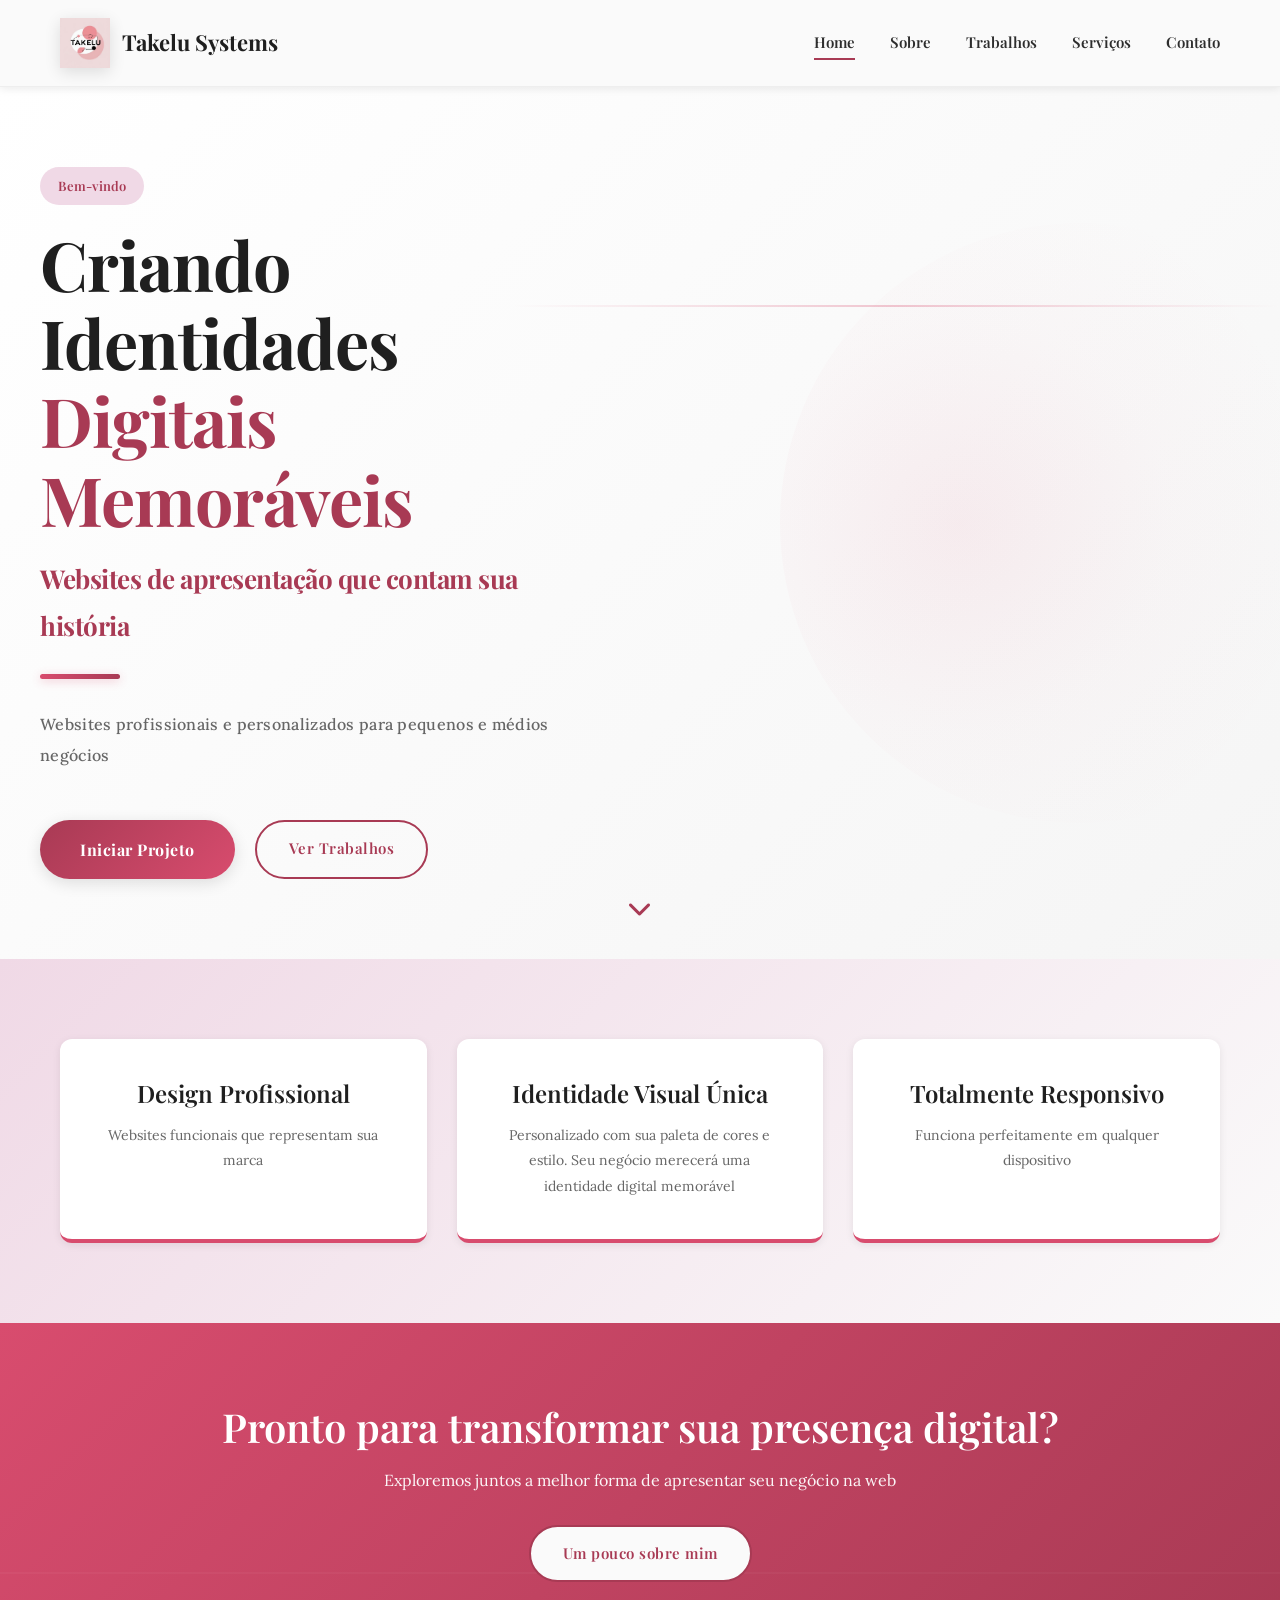
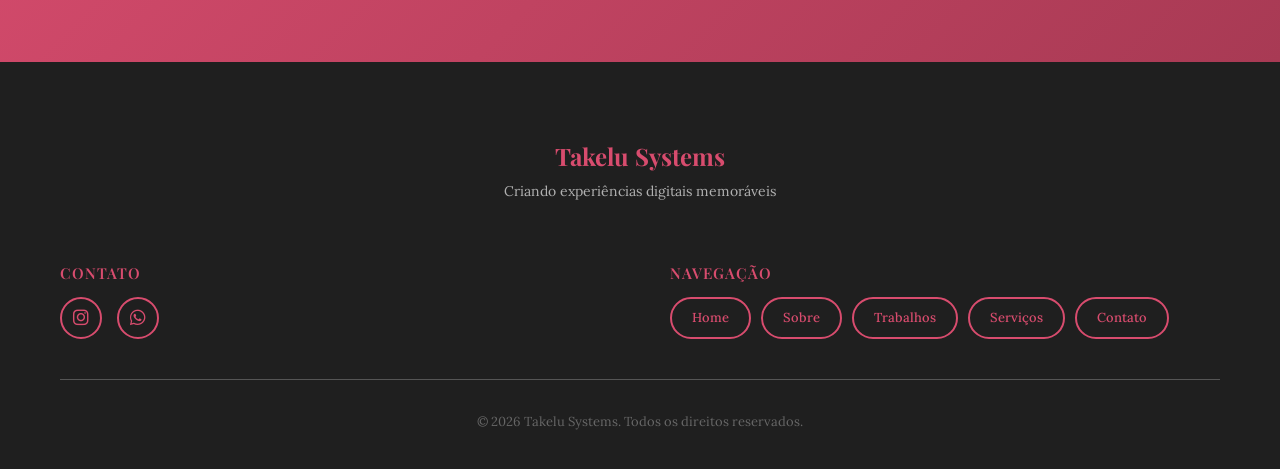
==== commit 5ce2b73f: "UPDATE: responsividade index.html" ====
--- a/index.html
+++ b/index.html
@@ -56,28 +56,26 @@
         </div>
     </section>
 
-    <!-- Destaques -->
-    <section class="highlights">
-        <div class="container">
-            <div class="highlights-grid">
-                <div class="highlight-card">
-                    <h3>Design Profissional</h3>
-                    <p>Websites funcionais que representam sua marca</p>
-                </div>
-                <div class="highlight-card">
-                    <h3>Identidade Visual Única</h3>
-                    <p>Personalizado com sua paleta de cores e estilo</p>
-                </div>
-                <div class="highlight-card">
-                    <h3>Totalmente Responsivo</h3>
-                    <p>Funciona perfeitamente em qualquer dispositivo</p>
-                </div>
-                <div class="highlight-card">
-                    <h3>Presença Web Profissional</h3>
-                    <p>Seu negócio merecerá uma identidade digital memorável</p>
+     <!-- Values Section -->
+    <section class="values-section">
+        <div class="bg-values">
+            </div>
+            <div class="container">
+                <div class="values-grid">
+                    <div class="value-card">
+                        <h3>Design Profissional</h3>
+                        <p>Websites funcionais que representam sua marca</p>
+                    </div>
+                    <div class="value-card">
+                        <h3>Identidade Visual Única</h3>
+                        <p>Personalizado com sua paleta de cores e estilo. Seu negócio merecerá uma identidade digital memorável</p>
+                    </div>
+                    <div class="value-card">
+                        <h3>Totalmente Responsivo</h3>
+                        <p>Funciona perfeitamente em qualquer dispositivo</p>
+                    </div>
                 </div>
             </div>
-        </div>
     </section>
 
     <!-- CTA Section -->
--- a/assets/css/style.css
+++ b/assets/css/style.css
@@ -1,27 +1,27 @@
 /* ===== FONTES ===== */
 @import url('https://fonts.googleapis.com/css2?family=Playfair+Display:wght@400;600;700&family=Lora:wght@400;500;600&display=swap');
 
-/* ===== PALETA DE CORES - ROSA, PRETO E BRANCO ===== */
+/* ===== PALETA DE CORES - ROSA, PRETO E BRANCO (EQUILIBRADO E PROFISSIONAL) ===== */
 :root {
     /* Cores Principais */
-    --primary-rose: #D4909E;
-    --primary-rose-dark: #B87584;
-    --primary-rose-accent: #E0ACBE;
+    --primary-rose: #D84C6E;
+    --primary-rose-dark: #A83A54;
+    --primary-rose-light: #F0D9E6;
     --primary-black: #1F1F1F;
     --primary-white: #FFFFFF;
-    --primary-cream: #FFFBF7;
+    --primary-cream: #FAFAFA;
     
-    /* Tons Pastéis */
-    --pastel-rose-light: #E8D5DF;
-    --pastel-rose-very-light: #F2E5EB;
-    --pastel-tan: #E8D9D0;
-    --pastel-beige: #F0E8DD;
+    /* Tons Neutros */
+    --neutral-light: #F5F5F5;
+    --neutral-gray: #E8E8E8;
+    --neutral-medium: #999999;
+    --neutral-dark: #555555;
     
     /* Neutros */
     --text-dark: #2D2D2D;
-    --text-gray: #6B6B6B;
-    --text-light: #8B8B8B;
-    --border-light: #E8D9D0;
+    --text-gray: #666666;
+    --text-light: #999999;
+    --border-light: #EEEEEE;
     
     /* Sombras */
     --shadow-sm: 0 2px 8px rgba(0, 0, 0, 0.08);
@@ -80,7 +80,7 @@
 }
 
 a:hover {
-    color: var(--primary-rose-dark);
+    color: var(--primary-rose);
 }
 
 .btn {
@@ -107,7 +107,7 @@
 }
 
 .btn-primary:hover {
-    background: linear-gradient(135deg, var(--primary-rose), var(--primary-black));
+    background: linear-gradient(135deg, var(--primary-rose), var(--primary-rose-dark));
     transform: translateY(-3px);
     box-shadow: var(--shadow-lg);
 }
@@ -132,7 +132,7 @@
 
 .btn-light:hover {
     background-color: var(--primary-rose-dark);
-    color: var(--primary-cream);
+    color: white;
 }
 
 /* ===== NAVBAR ===== */
@@ -224,7 +224,7 @@
 /* ===== HERO SECTION ===== */
 .hero {
     padding: 80px 0;
-    background: linear-gradient(135deg, #FAE8F0 0%, var(--primary-cream) 50%, #F5D5E8 100%);
+    background: linear-gradient(135deg, #FFFFFF 0%, var(--primary-cream) 50%, #F5F5F5 100%);
     position: relative;
     overflow: hidden;
     min-height: 750px;
@@ -241,7 +241,7 @@
     transform: translateY(-50%);
     width: 600px;
     height: 600px;
-    background: radial-gradient(circle at 30% 50%, rgba(212, 144, 158, 0.15) 0%, rgba(212, 144, 158, 0.05) 40%, transparent 70%);
+    background: radial-gradient(circle at 30% 50%, rgba(216, 76, 110, 0.08) 0%, rgba(216, 76, 110, 0.02) 40%, transparent 70%);
     border-radius: 50%;
     z-index: 0;
 }
@@ -302,7 +302,7 @@
 
 .hero-badge {
     display: inline-block;
-    background: var(--pastel-rose-light);
+    background: var(--primary-rose-light);
     color: var(--primary-rose-dark);
     padding: 8px 18px;
     border-radius: 25px;
@@ -340,7 +340,7 @@
     background: linear-gradient(90deg, var(--primary-rose), var(--primary-rose-dark));
     margin: 25px 0 30px 0;
     border-radius: 3px;
-    box-shadow: 0 2px 10px rgba(184, 117, 132, 0.3);
+    box-shadow: 0 2px 10px rgba(216, 76, 110, 0.3);
 }
 
 .hero-description {
@@ -461,12 +461,12 @@
 
 .highlights-grid {
     display: grid;
-    grid-template-columns: repeat(auto-fit, minmax(250px, 1fr));
+    grid-template-columns: repeat(2, 1fr);
     gap: 30px;
 }
 
 .highlight-card {
-    background: linear-gradient(135deg, #FAE8F0, #FFFBF7);
+    background: linear-gradient(135deg, #F5F5F5, #FAFAFA);
     padding: 35px;
     border-radius: 12px;
     text-align: center;
@@ -498,7 +498,7 @@
 /* ===== PAGE HEADER ===== */
 .page-header {
     padding: 80px 0;
-    background: linear-gradient(135deg, #FAE8F0 0%, var(--primary-cream) 50%, #F5D5E8 100%);
+    background: linear-gradient(135deg, #FFFFFF 0%, var(--primary-cream) 50%, #F5F5F5 100%);
     position: relative;
     overflow: hidden;
     text-align: center;
@@ -584,7 +584,7 @@
 }
 
 .about-card {
-    background: linear-gradient(135deg, var(--pastel-rose-light), var(--pastel-beige));
+    background: linear-gradient(135deg, var(--primary-rose-light), #F5F5F5);
     padding: 30px;
     border-radius: 12px;
     border-left: 5px solid var(--primary-rose);
@@ -613,7 +613,7 @@
 /* ===== VALUES SECTION ===== */
 .values-section {
     padding: 80px 0;
-    background: linear-gradient(135deg, var(--pastel-rose-light), var(--primary-cream));
+    background: linear-gradient(135deg, var(--primary-rose-light), var(--primary-cream));
     position: relative;
     overflow: hidden;
 }
@@ -751,7 +751,7 @@
     left: 0;
     right: 0;
     bottom: 0;
-    background: rgba(232, 168, 200, 0.95);
+    background: rgba(216, 76, 110, 0.9);
     display: flex;
     align-items: center;
     justify-content: center;
@@ -764,7 +764,7 @@
 }
 
 .btn-view {
-    background-color: var(--primary-cream);
+    background-color: white;
     color: var(--primary-rose-dark);
     padding: 12px 28px;
     border-radius: 25px;
@@ -775,7 +775,7 @@
 }
 
 .btn-view:hover {
-    background-color: white;
+    background-color: var(--primary-rose-light);
     color: var(--primary-rose-dark);
 }
 
@@ -803,7 +803,7 @@
 
 .tag {
     display: inline-block;
-    background-color: var(--pastel-rose-light);
+    background-color: var(--primary-rose-light);
     color: var(--primary-rose-dark);
     padding: 6px 14px;
     border-radius: 15px;
@@ -822,13 +822,11 @@
 }
 
 .servicos-section .container {
-    display: grid;
-    grid-template-columns: repeat(auto-fit, minmax(320px, 1fr));
-    gap: 40px;
+    display: block;
 }
 
 .servico-card {
-    background: linear-gradient(135deg, var(--pastel-rose-light), var(--pastel-beige));
+    background: linear-gradient(135deg, var(--primary-rose-light), #F5F5F5);
     padding: 40px;
     border-radius: 12px;
     box-shadow: var(--shadow-sm);
@@ -864,8 +862,8 @@
 }
 
 .paletas-principal {
-    background: linear-gradient(135deg, rgba(232, 155, 183, 0.08), rgba(31, 31, 31, 0.04));
-    border: 2px solid var(--pastel-rose-light);
+    background: linear-gradient(135deg, rgba(216, 76, 110, 0.08), rgba(31, 31, 31, 0.04));
+    border: 2px solid var(--primary-rose-light);
     margin-bottom: 40px;
 }
 
@@ -892,7 +890,7 @@
 
 .paleta-card:hover {
     transform: translateY(-8px);
-    box-shadow: 0 12px 24px rgba(232, 168, 200, 0.2);
+    box-shadow: 0 12px 24px rgba(37, 99, 235, 0.2);
 }
 
 .paleta-preview {
@@ -932,23 +930,23 @@
 
 .rose-primary { background-color: var(--primary-rose); }
 .rose-dark { background-color: var(--primary-black); }
-.rose-accent { background-color: var(--primary-rose-accent); }
+.rose-accent { background-color: var(--primary-rose-light); }
 .rose-light { background-color: var(--primary-cream); }
 
 .forest-dark { background-color: var(--primary-black); }
 .forest-green { background-color: var(--primary-rose); }
-.forest-light { background-color: #FAE8F0; }
-.forest-beige { background-color: #E8D9CC; }
-
-.earthy-brown { background-color: #C8A894; }
-.earthy-green { background-color: var(--primary-rose-accent); }
-.earthy-tan { background-color: #D8C4B0; }
-.earthy-cream { background-color: #EBE0D0; }
+.forest-light { background-color: #F5F5F5; }
+.forest-beige { background-color: #EEEEEE; }
+
+.earthy-brown { background-color: #999999; }
+.earthy-green { background-color: var(--primary-rose-light); }
+.earthy-tan { background-color: #CCCCCC; }
+.earthy-cream { background-color: #FAFAFA; }
 
 .luxury-dark { background-color: var(--primary-black); }
 .luxury-gold { background-color: var(--primary-rose); }
-.luxury-light { background-color: #E8D8C8; }
-.luxury-cream { background-color: #F5EDE0; }
+.luxury-light { background-color: var(--primary-rose-light); }
+.luxury-cream { background-color: #FAFAFA; }
 
 .paleta p {
     font-size: 12px;
@@ -973,7 +971,7 @@
     align-items: center;
     gap: 12px;
     font-size: 14px;
-    border-bottom: 1px solid rgba(232, 168, 200, 0.2);
+    border-bottom: 1px solid rgba(37, 99, 235, 0.1);
 }
 
 .estilos-list li:last-child,
@@ -992,7 +990,7 @@
 /* ===== CONFIGURADOR ===== */
 .configurador-section {
     padding: 80px 0;
-    background: linear-gradient(135deg, #FAE8F0, var(--primary-cream));
+    background: linear-gradient(135deg, var(--primary-rose-light), var(--primary-cream));
     position: relative;
     overflow: hidden;
 }
@@ -1066,7 +1064,7 @@
 .config-group select:focus {
     outline: none;
     border-color: var(--primary-rose-dark);
-    box-shadow: 0 0 0 3px rgba(217, 123, 169, 0.15);
+    box-shadow: 0 0 0 3px rgba(216, 76, 110, 0.15);
 }
 
 .preview-box {
@@ -1119,7 +1117,7 @@
 }
 
 .info-card {
-    background: linear-gradient(135deg, var(--pastel-rose-light), var(--pastel-beige));
+    background: linear-gradient(135deg, var(--primary-rose-light), #F5F5F5);
     padding: 30px;
     border-radius: 12px;
     margin-bottom: 25px;
@@ -1160,7 +1158,7 @@
 }
 
 .contact-hours {
-    background: linear-gradient(135deg, #FAE8F0, var(--pastel-beige));
+    background: linear-gradient(135deg, var(--primary-rose-light), #F5F5F5);
     padding: 30px;
     border-radius: 12px;
     border-top: 5px solid var(--primary-rose);
@@ -1176,7 +1174,7 @@
 }
 
 .contato-form {
-    background: linear-gradient(135deg, var(--pastel-rose-light), var(--pastel-beige));
+    background: linear-gradient(135deg, var(--primary-rose-light), #F5F5F5);
     padding: 35px;
     border-radius: 12px;
     height: fit-content;
@@ -1221,7 +1219,7 @@
 .contato-form textarea:focus {
     outline: none;
     border-color: var(--primary-rose-dark);
-    box-shadow: 0 0 0 3px rgba(232, 168, 200, 0.15);
+    box-shadow: 0 0 0 3px rgba(216, 76, 110, 0.15);
 }
 
 .contato-form textarea {
@@ -1260,7 +1258,7 @@
 /* ===== WHY SECTION ===== */
 .why-section {
     padding: 80px 0;
-    background: linear-gradient(135deg, var(--pastel-rose-light), var(--primary-cream));
+    background: linear-gradient(135deg, var(--primary-rose-light), var(--primary-cream));
     position: relative;
     overflow: hidden;
 }
@@ -1478,7 +1476,7 @@
     background: var(--primary-rose);
     border-color: var(--primary-rose);
     transform: translateX(10px);
-    box-shadow: 0 5px 15px rgba(212, 144, 158, 0.3);
+    box-shadow: 0 5px 15px rgba(216, 76, 110, 0.3);
     color: white;
 }
 
@@ -1504,7 +1502,7 @@
     background-color: var(--primary-rose);
     color: white;
     transform: translateX(10px);
-    box-shadow: 0 5px 15px rgba(212, 144, 158, 0.3);
+    box-shadow: 0 5px 15px rgba(216, 76, 110, 0.3);
 }
 
 .footer-bottom {
@@ -1529,7 +1527,7 @@
 
 /* ===== TRABALHOS - NOVOS ESTILOS ===== */
 .work-type-card {
-    background: linear-gradient(135deg, var(--pastel-rose-light), var(--primary-cream));
+    background: linear-gradient(135deg, var(--primary-rose-light), var(--primary-cream));
     padding: 40px;
     border-radius: 12px;
     margin-bottom: 30px;
@@ -1804,7 +1802,7 @@
 }
 
 .palette-description {
-    background: linear-gradient(135deg, var(--pastel-rose-light), var(--primary-cream));
+    background: linear-gradient(135deg, var(--primary-rose-light), var(--primary-cream));
     padding: 35px 30px;
     border-radius: 12px;
     border-left: 5px solid var(--primary-rose);
@@ -1826,8 +1824,131 @@
     color: var(--text-gray);
 }
 
-/* ===== RESPONSIVE VISUALIZADOR ===== */
+/* ===== RESPONSIVIDADE TABLET (768px) ===== */
 @media (max-width: 768px) {
+    /* Navbar */
+    .nav-menu {
+        display: none;
+        flex-direction: column;
+        gap: 0;
+        position: absolute;
+        top: 100%;
+        left: 0;
+        right: 0;
+        background-color: var(--primary-cream);
+        list-style: none;
+        border-top: 1px solid var(--border-light);
+        padding: 15px 0;
+        box-shadow: var(--shadow-md);
+    }
+
+    .nav-menu.active {
+        display: flex;
+    }
+
+    .nav-menu a {
+        display: block;
+        padding: 12px 20px;
+        font-size: 14px;
+    }
+
+    .nav-menu a::after {
+        display: none;
+    }
+
+    .nav-toggle {
+        display: flex;
+    }
+
+    /* Tipografia */
+    h1 { font-size: 48px; }
+    h2 { font-size: 36px; }
+    h3 { font-size: 22px; }
+    h4 { font-size: 16px; }
+
+    /* Hero */
+    .hero {
+        padding: 60px 0;
+        min-height: auto;
+    }
+
+    .hero .container {
+        grid-template-columns: 1fr;
+        gap: 40px;
+        padding: 0 20px;
+    }
+
+    .hero-title {
+        font-size: 44px;
+    }
+
+    .hero-subtitle {
+        font-size: 22px;
+    }
+
+    .hero-buttons {
+        flex-direction: column;
+        gap: 12px;
+    }
+
+    .hero-buttons .btn {
+        width: 100%;
+    }
+
+    .hero-visual {
+        height: 400px;
+    }
+
+    .hero::after {
+        display: none;
+    }
+
+    .plant-large { font-size: 140px; }
+    .plant-medium { font-size: 80px; }
+    .plant-small { font-size: 60px; }
+
+    /* Grids */
+    .paletas {
+        grid-template-columns: repeat(2, 1fr);
+        gap: 20px;
+    }
+
+    .work-grid {
+        grid-template-columns: repeat(2, 1fr);
+        gap: 20px;
+    }
+
+    .about-grid,
+    .contato-grid {
+        grid-template-columns: 1fr;
+        gap: 30px;
+    }
+
+    .highlights-grid {
+        grid-template-columns: 1fr 1fr;
+        gap: 20px;
+    }
+
+    /* Cards */
+    .paleta-card {
+        padding: 20px;
+    }
+
+    /* Page Header */
+    .page-header {
+        padding: 50px 0;
+    }
+
+    .page-header h1 {
+        font-size: 38px;
+    }
+
+    /* Formulário */
+    .contato-form {
+        position: static;
+    }
+
+    /* Visualizador */
     .palette-selector {
         gap: 8px;
     }
@@ -1873,236 +1994,156 @@
         font-size: 13px;
     }
 }
+    .palette-selector {
+        gap: 8px;
+    }
+
+    .palette-btn {
+        padding: 8px 14px;
+        font-size: 12px;
+    }
+
+    .color-visualizer {
+        padding: 25px 15px;
+    }
+
+    .palette-display {
+        height: 200px;
+        margin-bottom: 30px;
+    }
+
+    .palette-colors-grid {
+        grid-template-columns: repeat(auto-fit, minmax(150px, 1fr));
+        gap: 12px;
+        margin-bottom: 30px;
+    }
+
+    .color-box {
+        height: 100px;
+    }
+
+    .color-info {
+        padding: 12px 10px;
+    }
+
+    .palette-description {
+        padding: 20px;
+    }
+
+    .palette-description h3 {
+        font-size: 18px;
+        margin-bottom: 8px;
+    }
+
+    .palette-description p {
+        font-size: 13px;
+    }
+}
 
 @media (max-width: 480px) {
-    .palette-selector {
-        gap: 6px;
-    }
-
-    .palette-btn {
-        padding: 6px 12px;
-        font-size: 11px;
-    }
-
-    .palette-display {
-        height: 160px;
+    /* Container */
+    .container {
+        padding: 0 15px;
+    }
+
+    /* Navbar */
+    .navbar {
+        padding: 12px 0;
+    }
+
+    .nav-brand {
+        font-size: 16px;
         gap: 8px;
     }
 
-    .palette-colors-grid {
-        grid-template-columns: repeat(auto-fit, minmax(120px, 1fr));
-        gap: 10px;
-    }
-
-    .color-box {
-        height: 80px;
-    }
-
-    .color-info {
-        padding: 10px 8px;
-    }
-
-    .color-info h4 {
-        font-size: 10px;
-    }
-
-    .color-info code {
-        font-size: 10px;
-        padding: 6px 8px;
-        margin-bottom: 8px;
-    }
-
-    .copy-btn {
-        padding: 4px 8px;
-        font-size: 9px;
-    }
-
-    .footer {
-        padding: 60px 0 20px;
-    }
-
-    .footer-header {
-        margin-bottom: 40px;
-    }
-
-    .footer-content {
-        grid-template-columns: 1fr;
-        gap: 30px;
-        padding: 30px;
-        max-width: none;
-    }
-
-    .footer-links h4,
-    .footer-social h4 {
+    .logo-img {
+        width: 40px;
+        height: 40px;
+    }
+
+    .nav-menu {
+        position: fixed;
+        top: 63px;
+        left: 0;
+        right: 0;
+        width: 100%;
+        padding-top: 10px;
+        z-index: 999;
+    }
+
+    .nav-menu a {
+        border-bottom: 1px solid var(--border-light);
+    }
+
+    /* Tipografia */
+    h1 { font-size: 32px; }
+    h2 { font-size: 26px; }
+    h3 { font-size: 18px; }
+    h4 { font-size: 16px; }
+
+    /* Botões */
+    .btn {
+        padding: 12px 24px;
         font-size: 14px;
-    }
-
-    .footer-links ul {
-        flex-direction: column;
-        align-items: flex-start;
-        gap: 8px;
-    }
-
-    .footer-links a {
-        font-size: 12px;
-        padding: 7px 16px;
-    }
-
-    .social-links {
-        gap: 12px;
-    }
-
-    .social-links a {
-        width: 38px;
-        height: 38px;
-        font-size: 16px;
-    }
-}
+        width: 100%;
+    }
+
+    /* Hero */
+    .hero {
+        padding: 40px 0;
+        min-height: 600px;
+    }
 
     .hero .container {
         grid-template-columns: 1fr;
         gap: 40px;
-        padding-top: 30px;
+        padding: 0 15px;
     }
 
     .hero-title {
-        font-size: 42px;
+        font-size: 32px;
+        line-height: 1.3;
+    }
+
+    .hero-subtitle {
+        font-size: 18px;
+    }
+
+    .hero-divider {
+        width: 60px;
+        height: 4px;
     }
 
     .hero-buttons {
         flex-direction: column;
-    }
-
-    .btn {
-        width: 100%;
-        text-align: center;
-    }
-
-    h1 { font-size: 42px; }
-    h2 { font-size: 32px; }
-
-    .about-grid,
-    .contato-grid {
-        grid-template-columns: 1fr;
-        gap: 40px;
-    }
-
-    .contato-form {
-        position: static;
-        top: auto;
-    }
-
-    .paletas {
-        grid-template-columns: repeat(2, 1fr);
-    }
-
-    .page-header {
-        padding: 60px 0;
-    }
-
-    .page-header h1 {
-        font-size: 40px;
-    }
-
-    .work-grid,
-    .servicos-section .container {
-        grid-template-columns: 1fr;
-    }
-
-    .highlights-grid {
-        grid-template-columns: 1fr 1fr;
-    }
-
-    .leaf, .flower {
-        font-size: 50px;
-    }
-
-    .scroll-indicator {
-        display: none;
-    }
-}
-
-@media (max-width: 480px) {
-    .container {
-        padding: 0 15px;
-    }
-
-    h1 { font-size: 32px; }
-    h2 { font-size: 26px; }
-    h3 { font-size: 20px; }
-
-    .navbar {
-        padding: 15px 0;
-    }
-
-    .nav-brand {
-        font-size: 18px;
-        gap: 8px;
-    }
-
-    .logo-img {
-        width: 40px;
-        height: 40px;
-    }
-
-    .hero {
-        padding: 60px 0 50px;
-        min-height: 550px;
-    }
-
-    .hero .container {
-        grid-template-columns: 1fr;
-        gap: 50px;
-        padding: 0 20px;
-    }
-
-    .hero::after {
-        right: -250px;
-        width: 400px;
-        height: 400px;
-        opacity: 0.3;
-    }
-
-    .hero-title {
-        font-size: 44px;
-        line-height: 1.15;
-    }
-
-    .hero-subtitle {
-        font-size: 20px;
-    }
-
-    .hero-buttons {
-        flex-direction: column;
-        gap: 12px;
-        width: 100%;
+        gap: 10px;
     }
 
     .hero-buttons .btn {
         width: 100%;
-        text-align: center;
     }
 
     .hero-visual {
         height: 350px;
     }
 
-    .plant-large { font-size: 120px; }
-    .plant-medium { font-size: 70px; }
-    .plant-small { font-size: 50px; }
-
-    .paletas {
-        grid-template-columns: 1fr;
-    }
-
-    .paleta-card {
-        padding: 15px;
-    }
-
-    .highlights-grid {
-        grid-template-columns: 1fr;
-    }
-
+    .plant-large { 
+        font-size: 120px; 
+    }
+
+    .plant-medium { 
+        font-size: 70px; 
+    }
+
+    .plant-small { 
+        font-size: 50px; 
+    }
+
+    .leaf, .flower {
+        font-size: 40px;
+    }
+
+    /* Seções */
     .about-section,
     .trabalhos-section,
     .servicos-section,
@@ -2110,40 +2151,175 @@
     .values-section,
     .why-section,
     .cta-section {
-        padding: 50px 0;
-    }
-
-    .hero-visual {
-        display: none;
+        padding: 40px 0;
+    }
+
+    /* Grids */
+    .about-grid,
+    .contato-grid,
+    .paletas,
+    .highlights-grid {
+        grid-template-columns: 1fr;
+        gap: 20px;
+    }
+
+    .trabalhos-grid,
+    .work-grid {
+        grid-template-columns: 1fr;
+        gap: 20px;
+    }
+
+    .page-header {
+        padding: 40px 0;
+    }
+
+    .page-header h1 {
+        font-size: 30px;
+    }
+
+    /* Cards */
+    .paleta-card {
+        padding: 15px;
     }
 
     .servico-card,
     .info-card {
-        padding: 25px;
-    }
-
-    .paletas {
-        grid-template-columns: 1fr;
+        padding: 20px;
+    }
+
+    /* Formulário */
+    .contato-form {
+        padding: 20px;
+        position: static;
     }
 
     .config-options {
         grid-template-columns: 1fr;
     }
 
-    .contato-form {
-        padding: 25px;
-    }
-
+    /* Filtros */
     .filtro-trabalhos {
         flex-direction: column;
         align-items: center;
+        gap: 10px;
     }
 
     .filtro-btn {
         width: 100%;
-    }
-
-    .leaf, .flower {
-        font-size: 40px;
-    }
-}
+        padding: 10px 16px;
+    }
+
+    /* Footer */
+    .footer {
+        padding: 40px 0 20px;
+    }
+
+    .footer-header {
+        margin-bottom: 30px;
+    }
+
+    .footer-content {
+        grid-template-columns: 1fr;
+        gap: 25px;
+        padding: 20px;
+        max-width: none;
+    }
+
+    .footer-header h2 {
+        font-size: 24px;
+    }
+
+    .footer-links h4,
+    .footer-social h4 {
+        font-size: 14px;
+    }
+
+    .footer-links ul {
+        flex-direction: column;
+        align-items: flex-start;
+        gap: 8px;
+    }
+
+    .footer-links a {
+        font-size: 12px;
+        padding: 7px 16px;
+    }
+
+    .social-links {
+        gap: 10px;
+    }
+
+    .social-links a {
+        width: 40px;
+        height: 40px;
+        font-size: 16px;
+    }
+
+    /* Visualizador */
+    .palette-selector {
+        gap: 5px;
+        flex-wrap: wrap;
+    }
+
+    .palette-btn {
+        padding: 6px 12px;
+        font-size: 11px;
+    }
+
+    .color-visualizer {
+        padding: 20px 15px;
+    }
+
+    .palette-display {
+        height: 150px;
+        gap: 8px;
+        margin-bottom: 20px;
+    }
+
+    .palette-colors-grid {
+        grid-template-columns: repeat(auto-fit, minmax(100px, 1fr));
+        gap: 10px;
+        margin-bottom: 20px;
+    }
+
+    .color-box {
+        height: 70px;
+    }
+
+    .color-info {
+        padding: 8px 6px;
+    }
+
+    .color-info h4 {
+        font-size: 11px;
+    }
+
+    .color-info code {
+        font-size: 9px;
+        padding: 4px 6px;
+        margin-bottom: 6px;
+    }
+
+    .copy-btn {
+        padding: 4px 8px;
+        font-size: 9px;
+    }
+
+    .palette-description {
+        padding: 15px;
+    }
+
+    .palette-description h3 {
+        font-size: 16px;
+        margin-bottom: 8px;
+    }
+
+    .palette-description p {
+        font-size: 12px;
+    }
+
+    /* Scroll Indicator */
+    .scroll-indicator {
+        display: none;
+    }
+}
